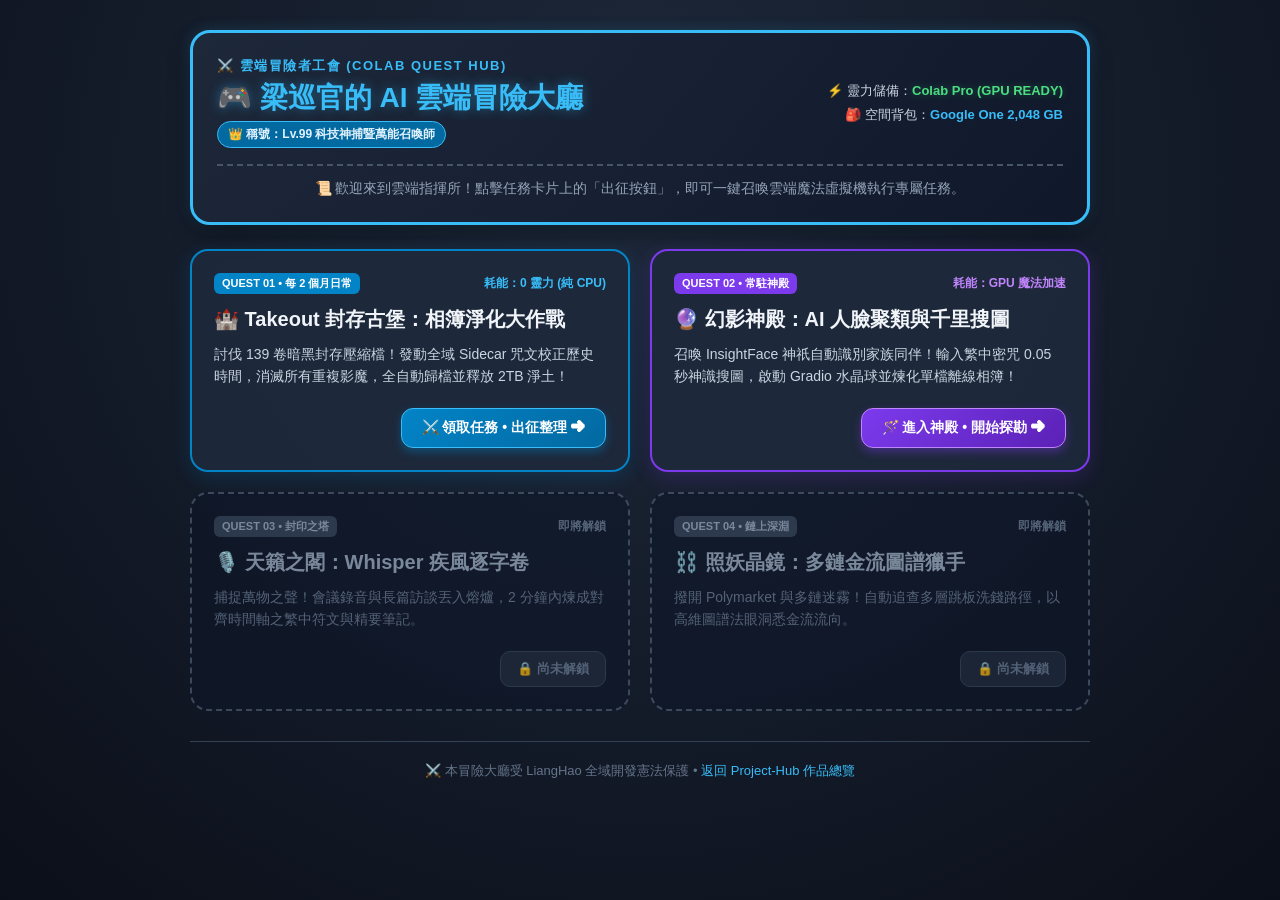
==== colab.html @ 9354ba40 "feat: 新增 Q 版遊戲風格 雲端 AI 冒險大廳 (colab.html)" ====
<!DOCTYPE html>
<html lang="zh-TW">
<head>
  <meta charset="UTF-8">
  <meta name="viewport" content="width=device-width, initial-scale=1.0">
  <title>🎮 梁巡官的 AI 雲端冒險大廳 | Colab Quest Hub</title>
  <link rel="icon" href="favicon.ico" type="image/x-icon">
  <style>
    :root {
      --bg-dark: #0f172a;
      --card-bg: rgba(30, 41, 59, 0.95);
      --card-border: #38bdf8;
      --accent-blue: #0284c7;
      --accent-purple: #7c3aed;
      --accent-green: #22c55e;
      --text-main: #f8fafc;
      --text-sub: #94a3b8;
    }

    * {
      box-sizing: border-box;
      margin: 0;
      padding: 0;
    }

    body {
      font-family: -apple-system, BlinkMacSystemFont, "Segoe UI", Roboto, "Helvetica Neue", Arial, sans-serif;
      background: radial-gradient(circle at 50% 20%, #1e293b 0%, #0b0f19 100%);
      color: var(--text-main);
      min-height: 100vh;
      display: flex;
      flex-direction: column;
      align-items: center;
      padding: 30px 16px;
    }

    .container {
      max-width: 900px;
      width: 100%;
    }

    /* 頂部玩家 HUD */
    .hud-header {
      background: linear-gradient(135deg, rgba(30, 41, 59, 0.9) 0%, rgba(15, 23, 42, 0.9) 100%);
      border: 3px solid var(--card-border);
      border-radius: 20px;
      padding: 24px;
      box-shadow: 0 10px 25px -5px rgba(0, 0, 0, 0.6), 0 0 15px rgba(56, 189, 248, 0.2);
      margin-bottom: 24px;
      position: relative;
    }

    .hud-top-bar {
      display: flex;
      flex-wrap: wrap;
      justify-content: space-between;
      align-items: center;
      border-bottom: 2px dashed #475569;
      padding-bottom: 16px;
      gap: 12px;
    }

    .guild-tag {
      font-size: 13px;
      color: #38bdf8;
      letter-spacing: 1.5px;
      font-weight: bold;
    }

    .player-title {
      font-size: 28px;
      font-weight: 900;
      color: #38bdf8;
      text-shadow: 0 0 12px rgba(56, 189, 248, 0.4);
      margin: 4px 0;
    }

    .player-badge {
      display: inline-block;
      background: #0369a1;
      color: #e0f2fe;
      font-size: 12px;
      padding: 4px 10px;
      border-radius: 20px;
      font-weight: bold;
      border: 1px solid #38bdf8;
    }

    .stats-box {
      text-align: right;
      display: flex;
      flex-direction: column;
      gap: 6px;
    }

    .stat-item {
      font-size: 13px;
      color: #cbd5e1;
    }

    .stat-val-green {
      color: #4ade80;
      font-weight: bold;
      text-shadow: 0 0 8px rgba(74, 222, 128, 0.3);
    }

    .stat-val-blue {
      color: #38bdf8;
      font-weight: bold;
    }

    .hud-notice {
      margin-top: 14px;
      font-size: 14px;
      color: #94a3b8;
      text-align: center;
    }

    /* 任務告示板網格 */
    .quest-grid {
      display: grid;
      grid-template-columns: repeat(auto-fit, minmax(380px, 1fr));
      gap: 20px;
      margin-bottom: 30px;
    }

    .quest-card {
      background: var(--card-bg);
      border-radius: 18px;
      padding: 22px;
      position: relative;
      transition: transform 0.2s ease, box-shadow 0.2s ease;
      display: flex;
      flex-direction: column;
      justify-content: space-between;
    }

    .quest-card:hover {
      transform: translateY(-4px);
    }

    .card-blue {
      border: 2px solid #0284c7;
      box-shadow: 0 6px 20px rgba(2, 132, 199, 0.2);
    }

    .card-purple {
      border: 2px solid #7c3aed;
      box-shadow: 0 6px 20px rgba(124, 58, 237, 0.2);
    }

    .card-locked {
      background: rgba(15, 23, 42, 0.7);
      border: 2px dashed #475569;
      opacity: 0.8;
    }

    .quest-meta {
      display: flex;
      justify-content: space-between;
      align-items: center;
      margin-bottom: 12px;
    }

    .quest-badge {
      font-size: 11px;
      font-weight: bold;
      padding: 3px 8px;
      border-radius: 6px;
      color: white;
    }

    .badge-blue { background: #0284c7; }
    .badge-purple { background: #7c3aed; }
    .badge-gray { background: #334155; color: #94a3b8; }

    .quest-cost {
      font-size: 12px;
      font-weight: bold;
    }
    .cost-blue { color: #38bdf8; }
    .cost-purple { color: #c084fc; }
    .cost-gray { color: #64748b; }

    .quest-title {
      font-size: 20px;
      font-weight: bold;
      color: #f1f5f9;
      margin-bottom: 10px;
      display: flex;
      align-items: center;
      gap: 8px;
    }

    .quest-desc {
      font-size: 14px;
      color: #cbd5e1;
      line-height: 1.6;
      margin-bottom: 20px;
      flex-grow: 1;
    }

    .quest-actions {
      text-align: right;
    }

    .btn-quest {
      display: inline-flex;
      align-items: center;
      gap: 8px;
      text-decoration: none;
      padding: 10px 20px;
      border-radius: 12px;
      font-size: 14px;
      font-weight: bold;
      color: white;
      transition: all 0.2s ease;
      cursor: pointer;
    }

    .btn-blue {
      background: linear-gradient(135deg, #0284c7 0%, #0369a1 100%);
      border: 1px solid #38bdf8;
      box-shadow: 0 4px 10px rgba(2, 132, 199, 0.4);
    }
    .btn-blue:hover {
      box-shadow: 0 6px 15px rgba(2, 132, 199, 0.6);
      transform: scale(1.02);
    }

    .btn-purple {
      background: linear-gradient(135deg, #7c3aed 0%, #5b21b6 100%);
      border: 1px solid #c084fc;
      box-shadow: 0 4px 10px rgba(124, 58, 237, 0.4);
    }
    .btn-purple:hover {
      box-shadow: 0 6px 15px rgba(124, 58, 237, 0.6);
      transform: scale(1.02);
    }

    .btn-locked {
      background: #1e293b;
      color: #64748b;
      border: 1px solid #334155;
      padding: 8px 16px;
      border-radius: 10px;
      font-size: 13px;
      cursor: not-allowed;
    }

    /* 頁尾 */
    footer {
      text-align: center;
      font-size: 13px;
      color: #64748b;
      border-top: 1px solid #334155;
      padding-top: 20px;
      margin-top: auto;
    }

    footer a {
      color: #38bdf8;
      text-decoration: none;
    }

    @media (max-width: 600px) {
      .quest-grid {
        grid-template-columns: 1fr;
      }
      .hud-top-bar {
        flex-direction: column;
        align-items: flex-start;
      }
      .stats-box {
        text-align: left;
      }
    }
  </style>
</head>
<body>

  <div class="container">

    <!-- 頂部冒險者 HUD -->
    <header class="hud-header">
      <div class="hud-top-bar">
        <div>
          <div class="guild-tag">⚔️ 雲端冒險者工會 (COLAB QUEST HUB)</div>
          <h1 class="player-title">🎮 梁巡官的 AI 雲端冒險大廳</h1>
          <div class="player-badge">👑 稱號：Lv.99 科技神捕暨萬能召喚師</div>
        </div>
        <div class="stats-box">
          <div class="stat-item">⚡ 靈力儲備：<span class="stat-val-green">Colab Pro (GPU READY)</span></div>
          <div class="stat-item">🎒 空間背包：<span class="stat-val-blue">Google One 2,048 GB</span></div>
        </div>
      </div>
      <div class="hud-notice">
        📜 歡迎來到雲端指揮所！點擊任務卡片上的「出征按鈕」，即可一鍵召喚雲端魔法虛擬機執行專屬任務。
      </div>
    </header>

    <!-- 任務告示板 -->
    <main class="quest-grid">

      <!-- 任務卡片 01 -->
      <article class="quest-card card-blue">
        <div>
          <div class="quest-meta">
            <span class="quest-badge badge-blue">QUEST 01 • 每 2 個月日常</span>
            <span class="quest-cost cost-blue">耗能：0 靈力 (純 CPU)</span>
          </div>
          <h2 class="quest-title">🏰 Takeout 封存古堡：相簿淨化大作戰</h2>
          <p class="quest-desc">
            討伐 139 卷暗黑封存壓縮檔！發動全域 Sidecar 咒文校正歷史時間，消滅所有重複影魔，全自動歸檔並釋放 2TB 淨土！
          </p>
        </div>
        <div class="quest-actions">
          <a class="btn-quest btn-blue" href="https://colab.research.google.com/github/lianghao02/14_Google-Photos-Takeout-Organizer/blob/main/colab/01_相簿整理去重.ipynb" target="_blank" rel="noopener">
            ⚔️ 領取任務 • 出征整理 ➜
          </a>
        </div>
      </article>

      <!-- 任務卡片 02 -->
      <article class="quest-card card-purple">
        <div>
          <div class="quest-meta">
            <span class="quest-badge badge-purple">QUEST 02 • 常駐神殿</span>
            <span class="quest-cost cost-purple">耗能：GPU 魔法加速</span>
          </div>
          <h2 class="quest-title">🔮 幻影神殿：AI 人臉聚類與千里搜圖</h2>
          <p class="quest-desc">
            召喚 InsightFace 神祇自動識別家族同伴！輸入繁中密咒 0.05 秒神識搜圖，啟動 Gradio 水晶球並煉化單檔離線相簿！
          </p>
        </div>
        <div class="quest-actions">
          <a class="btn-quest btn-purple" href="https://colab.research.google.com/github/lianghao02/14_Google-Photos-Takeout-Organizer/blob/main/colab/02_AI人臉與搜圖工作台.ipynb" target="_blank" rel="noopener">
            🪄 進入神殿 • 開始探勘 ➜
          </a>
        </div>
      </article>

      <!-- 任務卡片 03 (預備副本) -->
      <article class="quest-card card-locked">
        <div>
          <div class="quest-meta">
            <span class="quest-badge badge-gray">QUEST 03 • 封印之塔</span>
            <span class="quest-cost cost-gray">即將解鎖</span>
          </div>
          <h2 class="quest-title" style="color: #94a3b8;">🎙️ 天籟之閣：Whisper 疾風逐字卷</h2>
          <p class="quest-desc" style="color: #64748b;">
            捕捉萬物之聲！會議錄音與長篇訪談丟入熔爐，2 分鐘內煉成對齊時間軸之繁中符文與精要筆記。
          </p>
        </div>
        <div class="quest-actions">
          <span class="btn-quest btn-locked">🔒 尚未解鎖</span>
        </div>
      </article>

      <!-- 任務卡片 04 (預備副本) -->
      <article class="quest-card card-locked">
        <div>
          <div class="quest-meta">
            <span class="quest-badge badge-gray">QUEST 04 • 鏈上深淵</span>
            <span class="quest-cost cost-gray">即將解鎖</span>
          </div>
          <h2 class="quest-title" style="color: #94a3b8;">⛓️ 照妖晶鏡：多鏈金流圖譜獵手</h2>
          <p class="quest-desc" style="color: #64748b;">
            撥開 Polymarket 與多鏈迷霧！自動追查多層跳板洗錢路徑，以高維圖譜法眼洞悉金流流向。
          </p>
        </div>
        <div class="quest-actions">
          <span class="btn-quest btn-locked">🔒 尚未解鎖</span>
        </div>
      </article>

    </main>

    <!-- 頁尾 -->
    <footer>
      ⚔️ 本冒險大廳受 LiangHao 全域開發憲法保護 • <a href="index.html">返回 Project-Hub 作品總覽</a>
    </footer>

  </div>

</body>
</html>
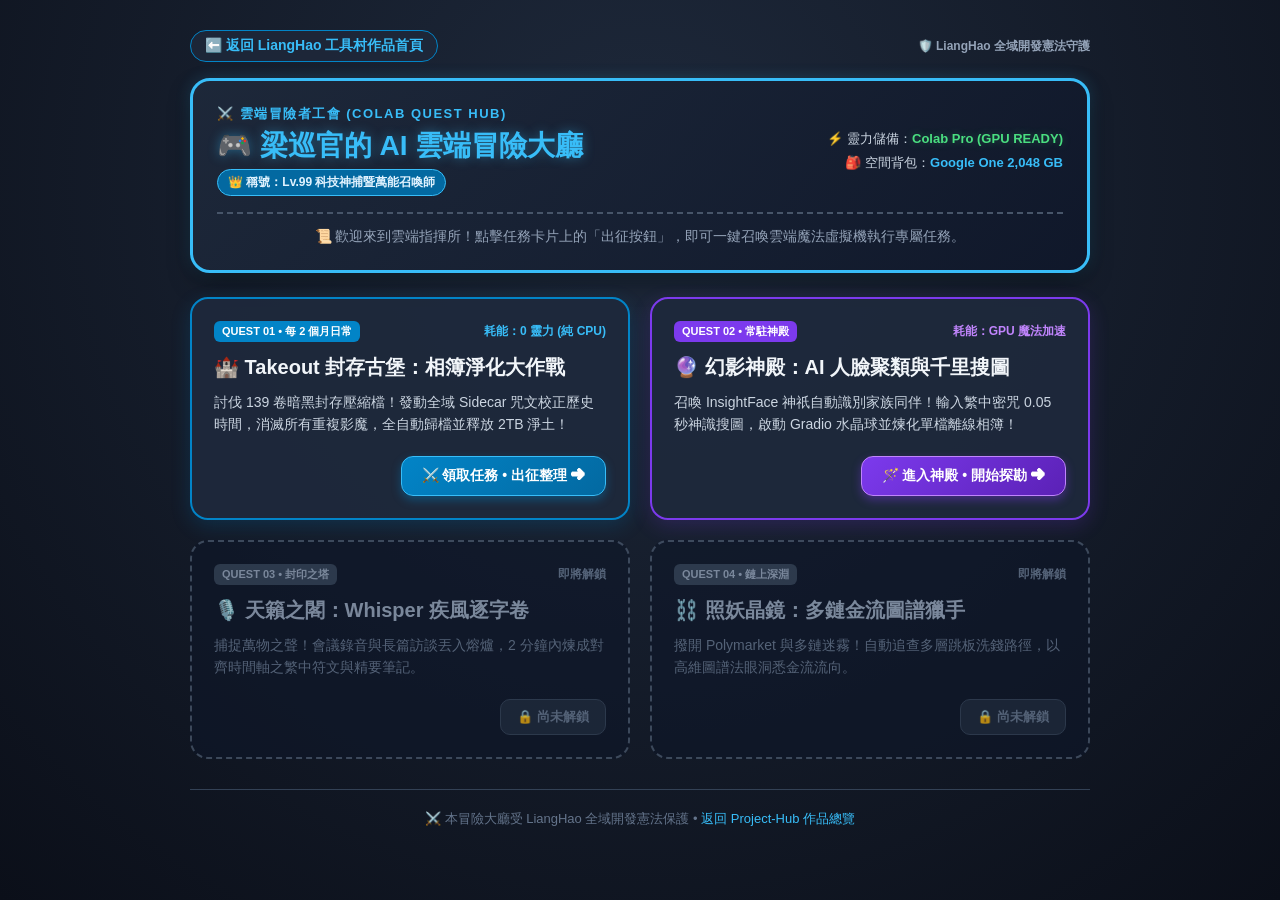
==== commit 83ad7ce9: "feat: 整合 Colab 雲端冒險大廳、移除已停止開發專案並校正版本號" ====
--- a/colab.html
+++ b/colab.html
@@ -263,6 +263,39 @@
       text-decoration: none;
     }
 
+    .hub-nav-bar {
+      display: flex;
+      justify-content: space-between;
+      align-items: center;
+      margin-bottom: 16px;
+      gap: 10px;
+      flex-wrap: wrap;
+    }
+    .nav-back-link {
+      display: inline-flex;
+      align-items: center;
+      gap: 6px;
+      color: #38bdf8;
+      text-decoration: none;
+      font-size: 14px;
+      font-weight: 700;
+      padding: 6px 14px;
+      background: rgba(30, 41, 59, 0.8);
+      border: 1px solid #0284c7;
+      border-radius: 20px;
+      transition: all 0.2s ease;
+    }
+    .nav-back-link:hover {
+      background: #0284c7;
+      color: #ffffff;
+      transform: translateX(-2px);
+    }
+    .nav-status-pill {
+      font-size: 12px;
+      color: #94a3b8;
+      font-weight: 600;
+    }
+
     @media (max-width: 600px) {
       .quest-grid {
         grid-template-columns: 1fr;
@@ -281,6 +314,16 @@
 
   <div class="container">
 
+    <!-- 頂部返回導覽列 -->
+    <nav class="hub-nav-bar" aria-label="冒險大廳導航">
+      <a href="index.html" class="nav-back-link">
+        ⬅️ 返回 LiangHao 工具村作品首頁
+      </a>
+      <span class="nav-status-pill">
+        🛡️ LiangHao 全域開發憲法守護
+      </span>
+    </nav>
+
     <!-- 頂部冒險者 HUD -->
     <header class="hud-header">
       <div class="hud-top-bar">
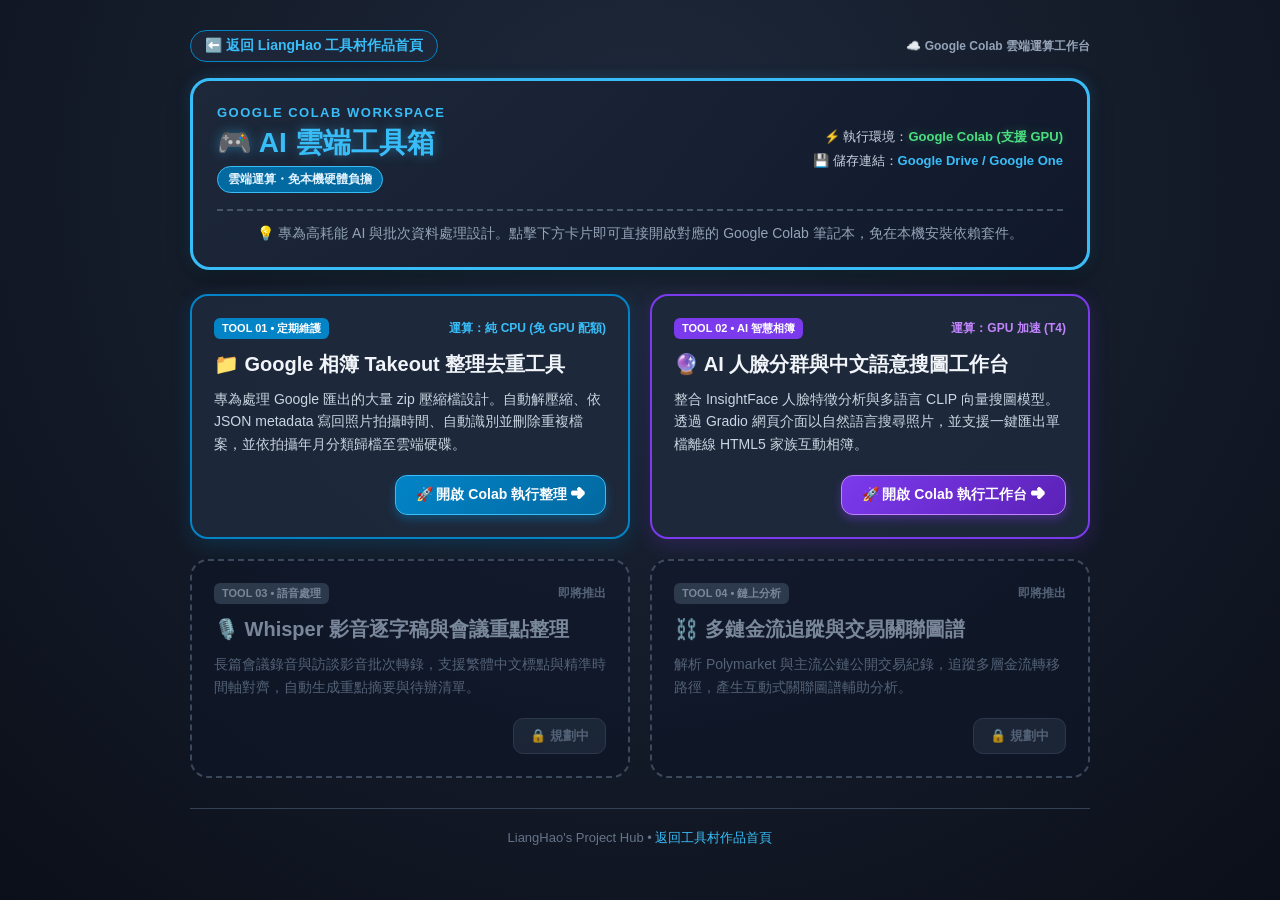
==== commit df897f19: "style: 保留遊戲風格介面，修正文案為專業清晰之工具說明" ====
--- a/colab.html
+++ b/colab.html
@@ -3,7 +3,7 @@
 <head>
   <meta charset="UTF-8">
   <meta name="viewport" content="width=device-width, initial-scale=1.0">
-  <title>🎮 梁巡官的 AI 雲端冒險大廳 | Colab Quest Hub</title>
+  <title>🎮 AI 雲端工具箱 | Google Colab Hub</title>
   <link rel="icon" href="favicon.ico" type="image/x-icon">
   <style>
     :root {
@@ -315,105 +315,105 @@
   <div class="container">
 
     <!-- 頂部返回導覽列 -->
-    <nav class="hub-nav-bar" aria-label="冒險大廳導航">
+    <nav class="hub-nav-bar" aria-label="工具箱導航">
       <a href="index.html" class="nav-back-link">
         ⬅️ 返回 LiangHao 工具村作品首頁
       </a>
       <span class="nav-status-pill">
-        🛡️ LiangHao 全域開發憲法守護
+        ☁️ Google Colab 雲端運算工作台
       </span>
     </nav>
 
-    <!-- 頂部冒險者 HUD -->
+    <!-- 頂部 HUD 面板 -->
     <header class="hud-header">
       <div class="hud-top-bar">
         <div>
-          <div class="guild-tag">⚔️ 雲端冒險者工會 (COLAB QUEST HUB)</div>
-          <h1 class="player-title">🎮 梁巡官的 AI 雲端冒險大廳</h1>
-          <div class="player-badge">👑 稱號：Lv.99 科技神捕暨萬能召喚師</div>
+          <div class="guild-tag">GOOGLE COLAB WORKSPACE</div>
+          <h1 class="player-title">🎮 AI 雲端工具箱</h1>
+          <div class="player-badge">雲端運算・免本機硬體負擔</div>
         </div>
         <div class="stats-box">
-          <div class="stat-item">⚡ 靈力儲備：<span class="stat-val-green">Colab Pro (GPU READY)</span></div>
-          <div class="stat-item">🎒 空間背包：<span class="stat-val-blue">Google One 2,048 GB</span></div>
+          <div class="stat-item">⚡ 執行環境：<span class="stat-val-green">Google Colab (支援 GPU)</span></div>
+          <div class="stat-item">💾 儲存連結：<span class="stat-val-blue">Google Drive / Google One</span></div>
         </div>
       </div>
       <div class="hud-notice">
-        📜 歡迎來到雲端指揮所！點擊任務卡片上的「出征按鈕」，即可一鍵召喚雲端魔法虛擬機執行專屬任務。
+        💡 專為高耗能 AI 與批次資料處理設計。點擊下方卡片即可直接開啟對應的 Google Colab 筆記本，免在本機安裝依賴套件。
       </div>
     </header>
 
-    <!-- 任務告示板 -->
+    <!-- 工具清單網格 -->
     <main class="quest-grid">
 
-      <!-- 任務卡片 01 -->
+      <!-- 工具卡片 01 -->
       <article class="quest-card card-blue">
         <div>
           <div class="quest-meta">
-            <span class="quest-badge badge-blue">QUEST 01 • 每 2 個月日常</span>
-            <span class="quest-cost cost-blue">耗能：0 靈力 (純 CPU)</span>
+            <span class="quest-badge badge-blue">TOOL 01 • 定期維護</span>
+            <span class="quest-cost cost-blue">運算：純 CPU (免 GPU 配額)</span>
           </div>
-          <h2 class="quest-title">🏰 Takeout 封存古堡：相簿淨化大作戰</h2>
+          <h2 class="quest-title">📁 Google 相簿 Takeout 整理去重工具</h2>
           <p class="quest-desc">
-            討伐 139 卷暗黑封存壓縮檔！發動全域 Sidecar 咒文校正歷史時間，消滅所有重複影魔，全自動歸檔並釋放 2TB 淨土！
+            專為處理 Google 匯出的大量 zip 壓縮檔設計。自動解壓縮、依 JSON metadata 寫回照片拍攝時間、自動識別並刪除重複檔案，並依拍攝年月分類歸檔至雲端硬碟。
           </p>
         </div>
         <div class="quest-actions">
           <a class="btn-quest btn-blue" href="https://colab.research.google.com/github/lianghao02/14_Google-Photos-Takeout-Organizer/blob/main/colab/01_相簿整理去重.ipynb" target="_blank" rel="noopener">
-            ⚔️ 領取任務 • 出征整理 ➜
+            🚀 開啟 Colab 執行整理 ➜
           </a>
         </div>
       </article>
 
-      <!-- 任務卡片 02 -->
+      <!-- 工具卡片 02 -->
       <article class="quest-card card-purple">
         <div>
           <div class="quest-meta">
-            <span class="quest-badge badge-purple">QUEST 02 • 常駐神殿</span>
-            <span class="quest-cost cost-purple">耗能：GPU 魔法加速</span>
+            <span class="quest-badge badge-purple">TOOL 02 • AI 智慧相簿</span>
+            <span class="quest-cost cost-purple">運算：GPU 加速 (T4)</span>
           </div>
-          <h2 class="quest-title">🔮 幻影神殿：AI 人臉聚類與千里搜圖</h2>
+          <h2 class="quest-title">🔮 AI 人臉分群與中文語意搜圖工作台</h2>
           <p class="quest-desc">
-            召喚 InsightFace 神祇自動識別家族同伴！輸入繁中密咒 0.05 秒神識搜圖，啟動 Gradio 水晶球並煉化單檔離線相簿！
+            整合 InsightFace 人臉特徵分析與多語言 CLIP 向量搜圖模型。透過 Gradio 網頁介面以自然語言搜尋照片，並支援一鍵匯出單檔離線 HTML5 家族互動相簿。
           </p>
         </div>
         <div class="quest-actions">
           <a class="btn-quest btn-purple" href="https://colab.research.google.com/github/lianghao02/14_Google-Photos-Takeout-Organizer/blob/main/colab/02_AI人臉與搜圖工作台.ipynb" target="_blank" rel="noopener">
-            🪄 進入神殿 • 開始探勘 ➜
+            🚀 開啟 Colab 執行工作台 ➜
           </a>
         </div>
       </article>
 
-      <!-- 任務卡片 03 (預備副本) -->
+      <!-- 工具卡片 03 (預備) -->
       <article class="quest-card card-locked">
         <div>
           <div class="quest-meta">
-            <span class="quest-badge badge-gray">QUEST 03 • 封印之塔</span>
-            <span class="quest-cost cost-gray">即將解鎖</span>
+            <span class="quest-badge badge-gray">TOOL 03 • 語音處理</span>
+            <span class="quest-cost cost-gray">即將推出</span>
           </div>
-          <h2 class="quest-title" style="color: #94a3b8;">🎙️ 天籟之閣：Whisper 疾風逐字卷</h2>
+          <h2 class="quest-title" style="color: #94a3b8;">🎙️ Whisper 影音逐字稿與會議重點整理</h2>
           <p class="quest-desc" style="color: #64748b;">
-            捕捉萬物之聲！會議錄音與長篇訪談丟入熔爐，2 分鐘內煉成對齊時間軸之繁中符文與精要筆記。
+            長篇會議錄音與訪談影音批次轉錄，支援繁體中文標點與精準時間軸對齊，自動生成重點摘要與待辦清單。
           </p>
         </div>
         <div class="quest-actions">
-          <span class="btn-quest btn-locked">🔒 尚未解鎖</span>
+          <span class="btn-quest btn-locked">🔒 規劃中</span>
         </div>
       </article>
 
-      <!-- 任務卡片 04 (預備副本) -->
+      <!-- 工具卡片 04 (預備) -->
       <article class="quest-card card-locked">
         <div>
           <div class="quest-meta">
-            <span class="quest-badge badge-gray">QUEST 04 • 鏈上深淵</span>
-            <span class="quest-cost cost-gray">即將解鎖</span>
+            <span class="quest-badge badge-gray">TOOL 04 • 鏈上分析</span>
+            <span class="quest-cost cost-gray">即將推出</span>
           </div>
-          <h2 class="quest-title" style="color: #94a3b8;">⛓️ 照妖晶鏡：多鏈金流圖譜獵手</h2>
+          <h2 class="quest-title" style="color: #94a3b8;">⛓️ 多鏈金流追蹤與交易關聯圖譜</h2>
           <p class="quest-desc" style="color: #64748b;">
-            撥開 Polymarket 與多鏈迷霧！自動追查多層跳板洗錢路徑，以高維圖譜法眼洞悉金流流向。
+            解析 Polymarket 與主流公鏈公開交易紀錄，追蹤多層金流轉移路徑，產生互動式關聯圖譜輔助分析。
           </p>
         </div>
         <div class="quest-actions">
-          <span class="btn-quest btn-locked">🔒 尚未解鎖</span>
+          <span class="btn-quest btn-locked">🔒 規劃中</span>
         </div>
       </article>
 
@@ -421,7 +421,7 @@
 
     <!-- 頁尾 -->
     <footer>
-      ⚔️ 本冒險大廳受 LiangHao 全域開發憲法保護 • <a href="index.html">返回 Project-Hub 作品總覽</a>
+      LiangHao's Project Hub • <a href="index.html">返回工具村作品首頁</a>
     </footer>
 
   </div>
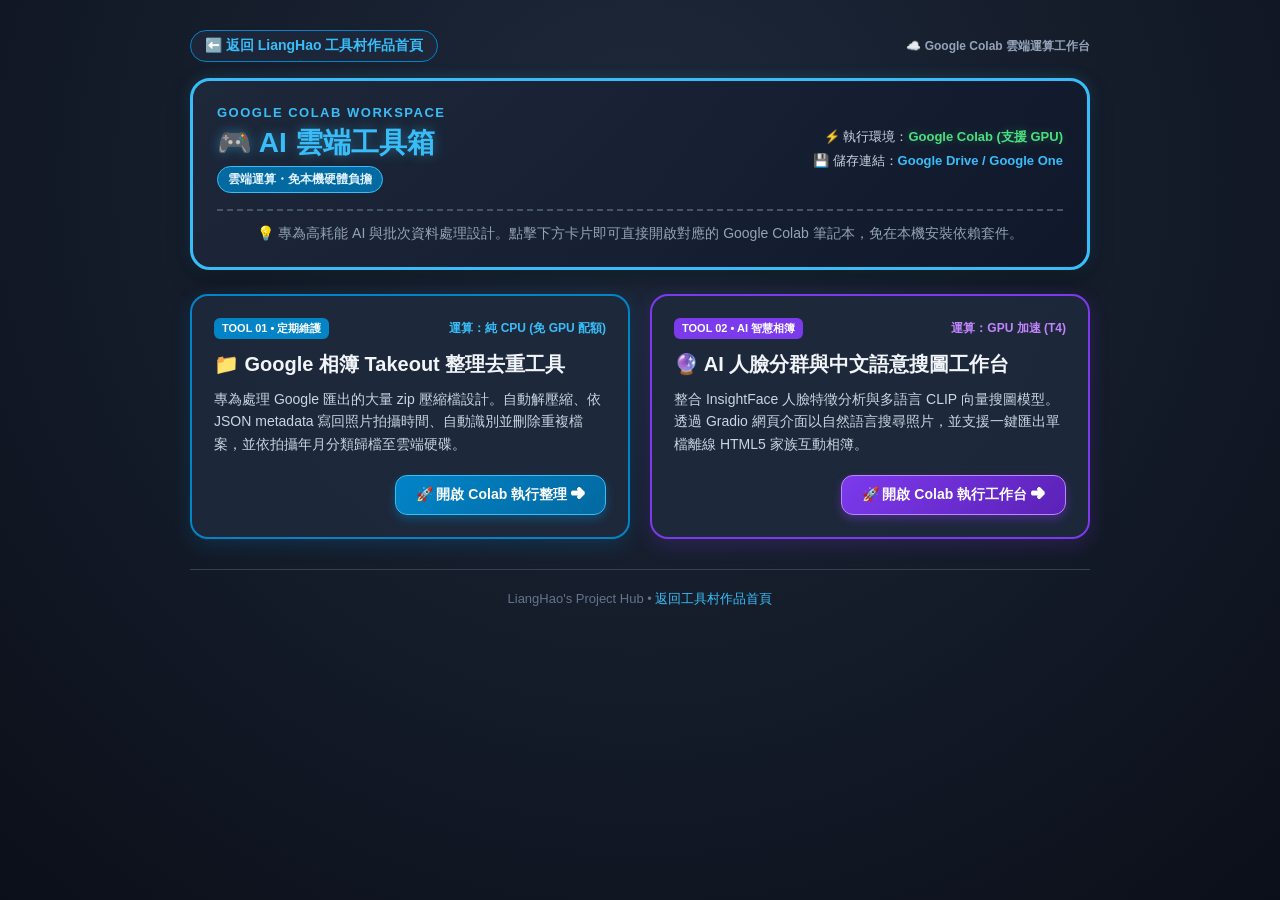
==== commit 551f0d3f: "chore: 移除 Colab 雲端工具箱中規劃中的預備卡片" ====
--- a/colab.html
+++ b/colab.html
@@ -383,40 +383,6 @@
         </div>
       </article>
 
-      <!-- 工具卡片 03 (預備) -->
-      <article class="quest-card card-locked">
-        <div>
-          <div class="quest-meta">
-            <span class="quest-badge badge-gray">TOOL 03 • 語音處理</span>
-            <span class="quest-cost cost-gray">即將推出</span>
-          </div>
-          <h2 class="quest-title" style="color: #94a3b8;">🎙️ Whisper 影音逐字稿與會議重點整理</h2>
-          <p class="quest-desc" style="color: #64748b;">
-            長篇會議錄音與訪談影音批次轉錄，支援繁體中文標點與精準時間軸對齊，自動生成重點摘要與待辦清單。
-          </p>
-        </div>
-        <div class="quest-actions">
-          <span class="btn-quest btn-locked">🔒 規劃中</span>
-        </div>
-      </article>
-
-      <!-- 工具卡片 04 (預備) -->
-      <article class="quest-card card-locked">
-        <div>
-          <div class="quest-meta">
-            <span class="quest-badge badge-gray">TOOL 04 • 鏈上分析</span>
-            <span class="quest-cost cost-gray">即將推出</span>
-          </div>
-          <h2 class="quest-title" style="color: #94a3b8;">⛓️ 多鏈金流追蹤與交易關聯圖譜</h2>
-          <p class="quest-desc" style="color: #64748b;">
-            解析 Polymarket 與主流公鏈公開交易紀錄，追蹤多層金流轉移路徑，產生互動式關聯圖譜輔助分析。
-          </p>
-        </div>
-        <div class="quest-actions">
-          <span class="btn-quest btn-locked">🔒 規劃中</span>
-        </div>
-      </article>
-
     </main>
 
     <!-- 頁尾 -->
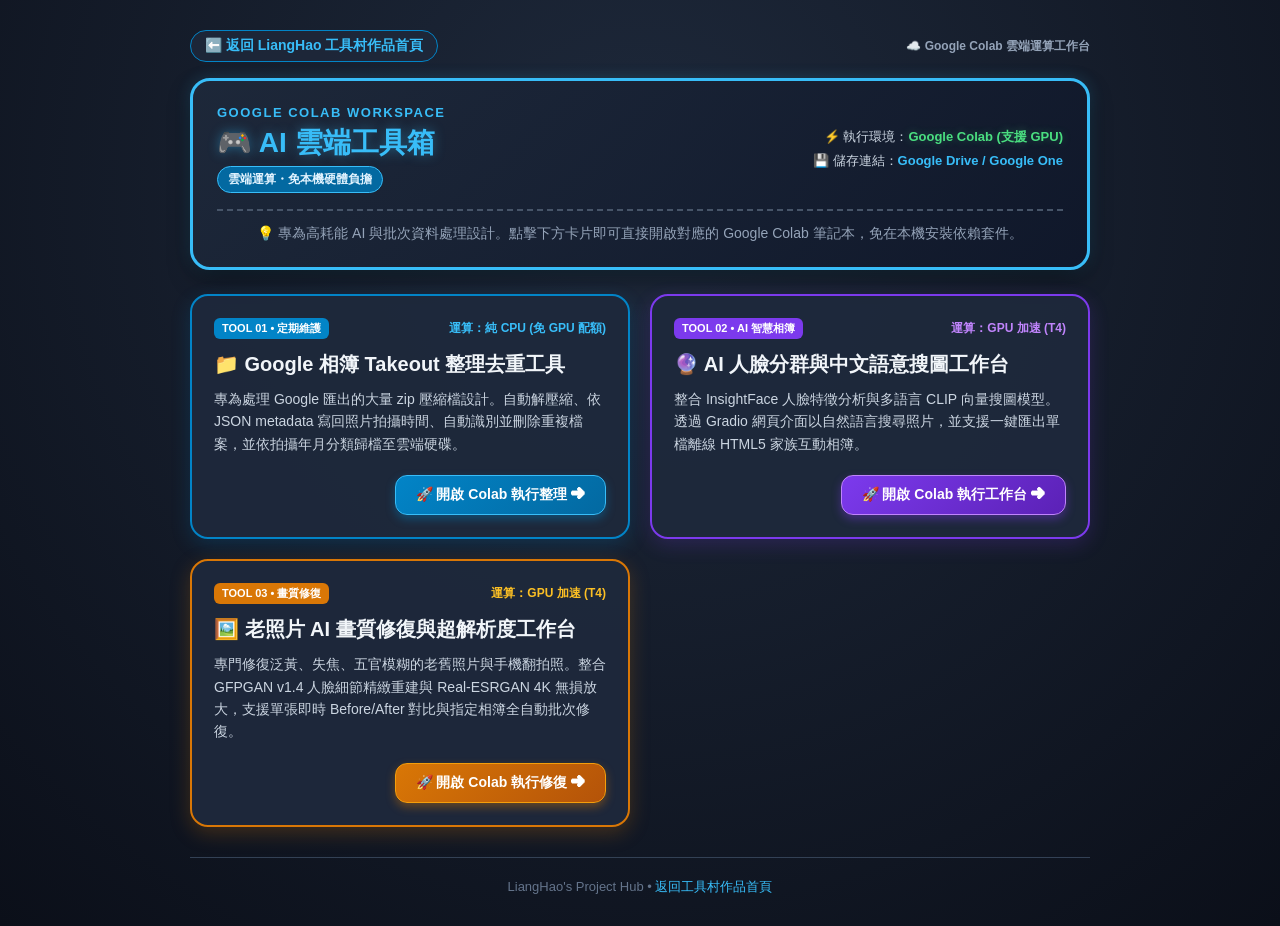
==== commit 4d218c59: "feat: 上線老照片 AI 畫質修復與超解析度工具卡片" ====
--- a/colab.html
+++ b/colab.html
@@ -149,6 +149,11 @@
       box-shadow: 0 6px 20px rgba(124, 58, 237, 0.2);
     }
 
+    .card-amber {
+      border: 2px solid #d97706;
+      box-shadow: 0 6px 20px rgba(217, 119, 6, 0.25);
+    }
+
     .card-locked {
       background: rgba(15, 23, 42, 0.7);
       border: 2px dashed #475569;
@@ -172,6 +177,7 @@
 
     .badge-blue { background: #0284c7; }
     .badge-purple { background: #7c3aed; }
+    .badge-amber { background: #d97706; }
     .badge-gray { background: #334155; color: #94a3b8; }
 
     .quest-cost {
@@ -180,6 +186,7 @@
     }
     .cost-blue { color: #38bdf8; }
     .cost-purple { color: #c084fc; }
+    .cost-amber { color: #fbbf24; }
     .cost-gray { color: #64748b; }
 
     .quest-title {
@@ -235,6 +242,16 @@
     }
     .btn-purple:hover {
       box-shadow: 0 6px 15px rgba(124, 58, 237, 0.6);
+      transform: scale(1.02);
+    }
+
+    .btn-amber {
+      background: linear-gradient(135deg, #d97706 0%, #b45309 100%);
+      border: 1px solid #f59e0b;
+      box-shadow: 0 4px 10px rgba(217, 119, 6, 0.4);
+    }
+    .btn-amber:hover {
+      box-shadow: 0 6px 15px rgba(217, 119, 6, 0.6);
       transform: scale(1.02);
     }
 
@@ -383,6 +400,25 @@
         </div>
       </article>
 
+      <!-- 工具卡片 03 -->
+      <article class="quest-card card-amber">
+        <div>
+          <div class="quest-meta">
+            <span class="quest-badge badge-amber">TOOL 03 • 畫質修復</span>
+            <span class="quest-cost cost-amber">運算：GPU 加速 (T4)</span>
+          </div>
+          <h2 class="quest-title">🖼️ 老照片 AI 畫質修復與超解析度工作台</h2>
+          <p class="quest-desc">
+            專門修復泛黃、失焦、五官模糊的老舊照片與手機翻拍照。整合 GFPGAN v1.4 人臉細節精緻重建與 Real-ESRGAN 4K 無損放大，支援單張即時 Before/After 對比與指定相簿全自動批次修復。
+          </p>
+        </div>
+        <div class="quest-actions">
+          <a class="btn-quest btn-amber" href="https://colab.research.google.com/github/lianghao02/14_Google-Photos-Takeout-Organizer/blob/main/colab/03_老照片畫質修復與超解析度.ipynb" target="_blank" rel="noopener">
+            🚀 開啟 Colab 執行修復 ➜
+          </a>
+        </div>
+      </article>
+
     </main>
 
     <!-- 頁尾 -->
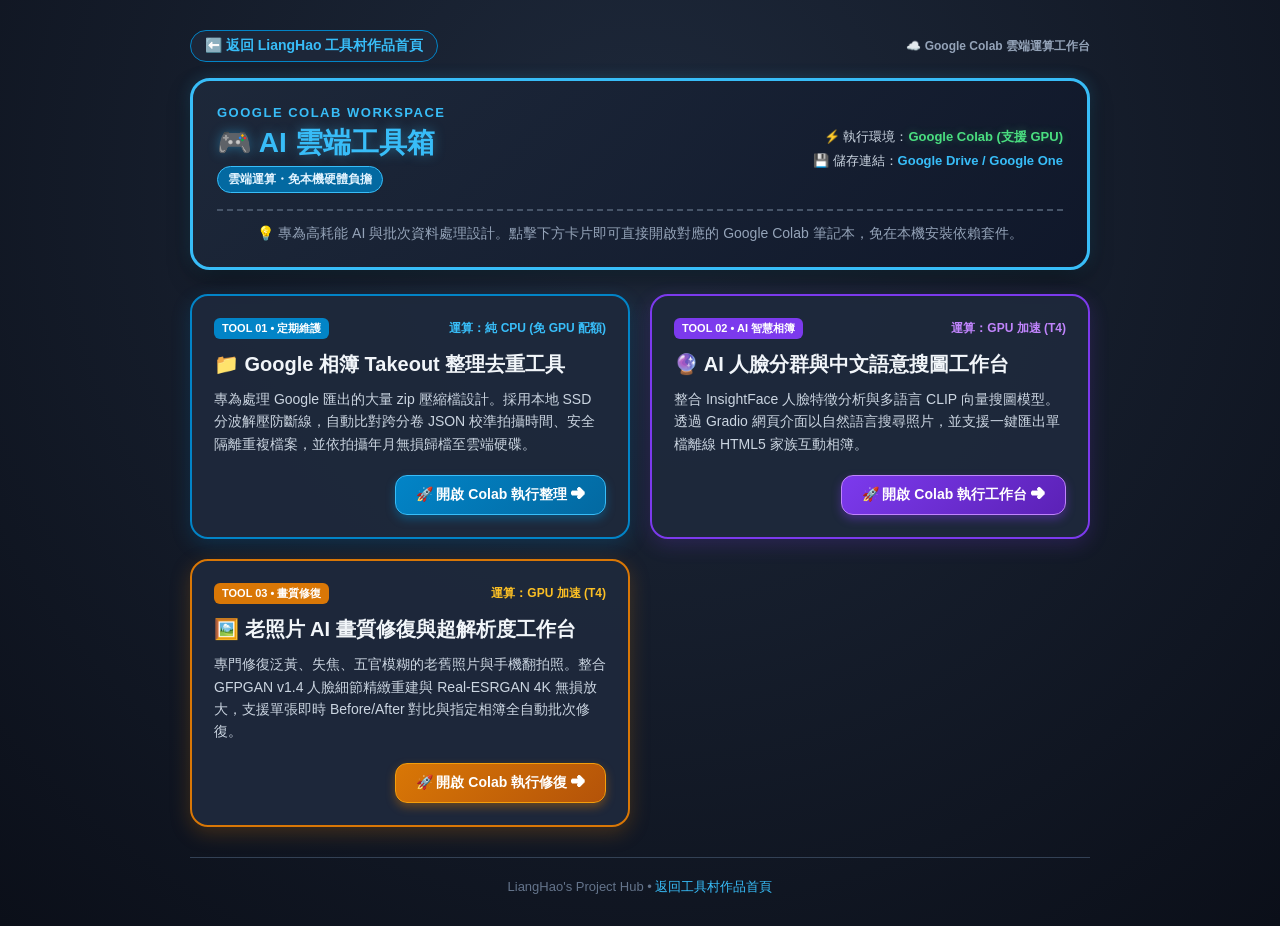
==== commit 7b5d9e9f: "docs: 補齊 AI 雲端工具箱老照片修復簡介並對齊無損整理說明" ====
--- a/colab.html
+++ b/colab.html
@@ -371,7 +371,7 @@
           </div>
           <h2 class="quest-title">📁 Google 相簿 Takeout 整理去重工具</h2>
           <p class="quest-desc">
-            專為處理 Google 匯出的大量 zip 壓縮檔設計。自動解壓縮、依 JSON metadata 寫回照片拍攝時間、自動識別並刪除重複檔案，並依拍攝年月分類歸檔至雲端硬碟。
+            專為處理 Google 匯出的大量 zip 壓縮檔設計。採用本地 SSD 分波解壓防斷線，自動比對跨分卷 JSON 校準拍攝時間、安全隔離重複檔案，並依拍攝年月無損歸檔至雲端硬碟。
           </p>
         </div>
         <div class="quest-actions">
